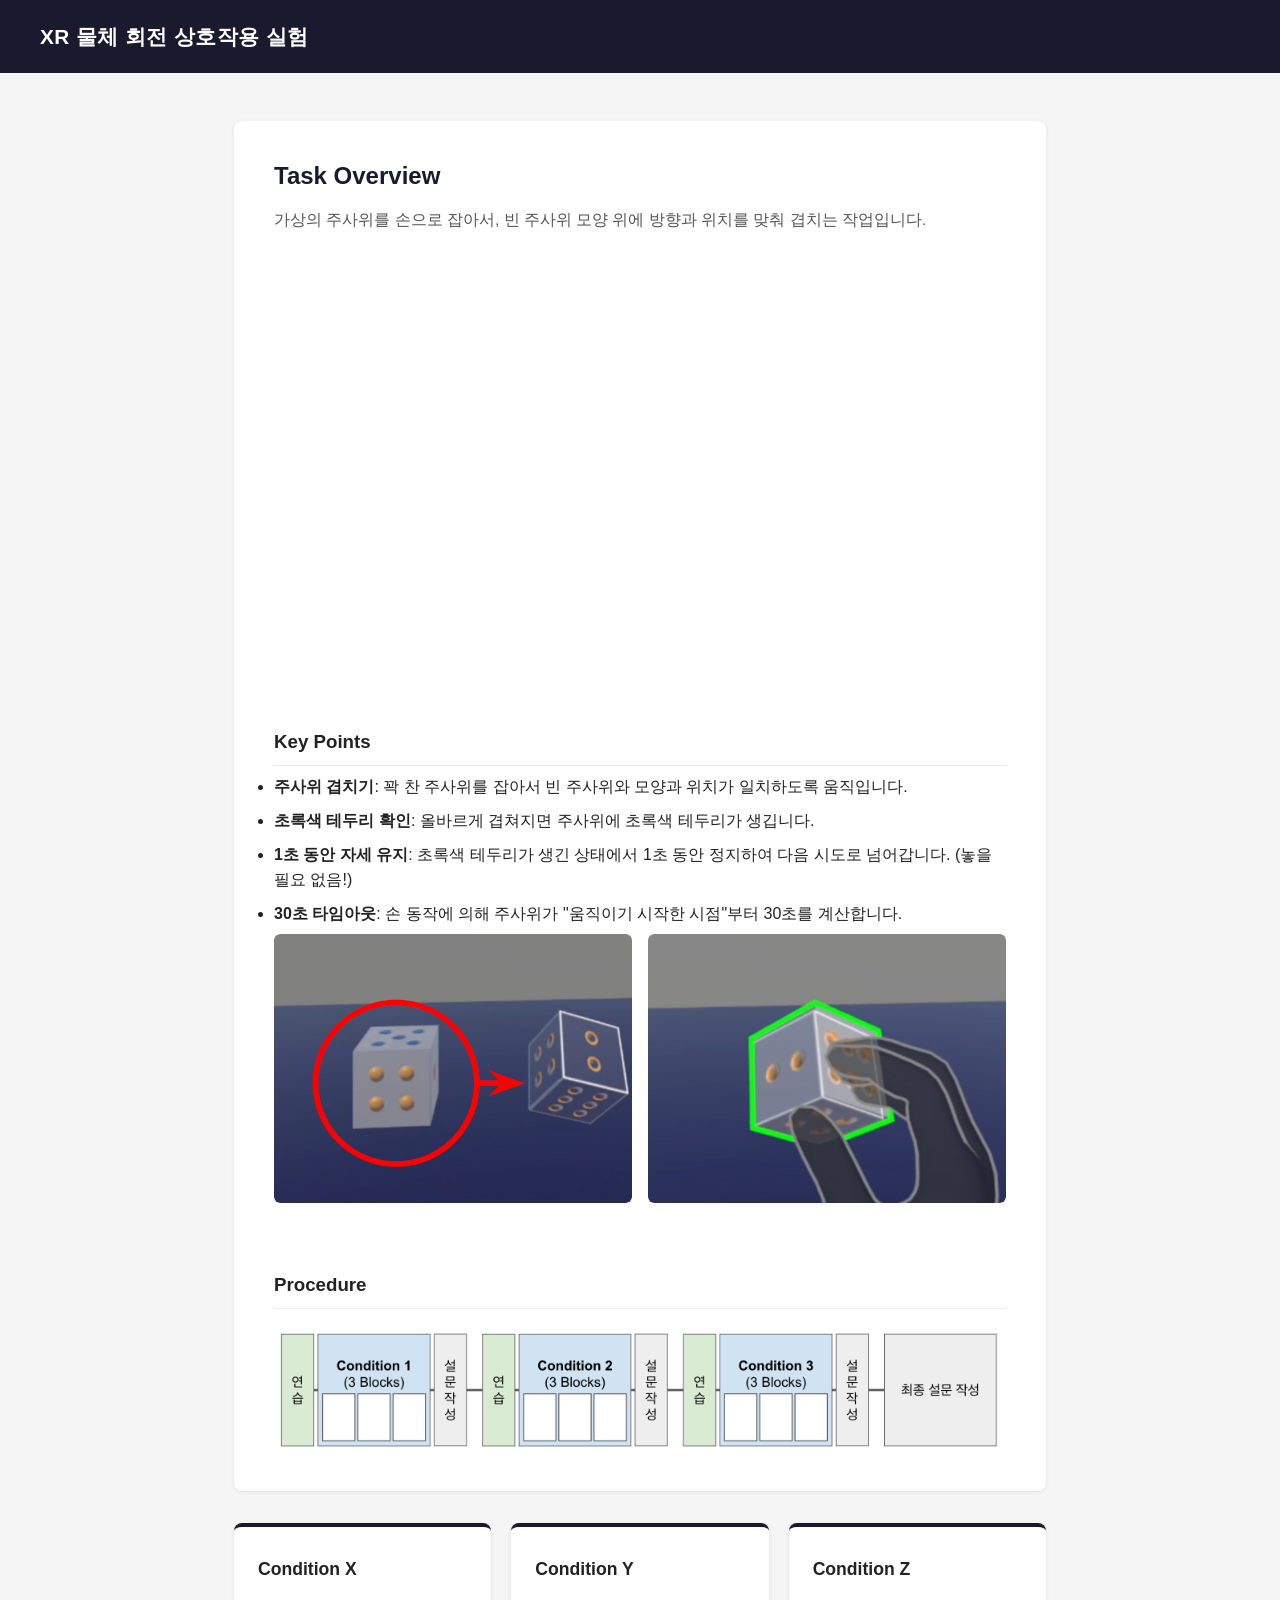
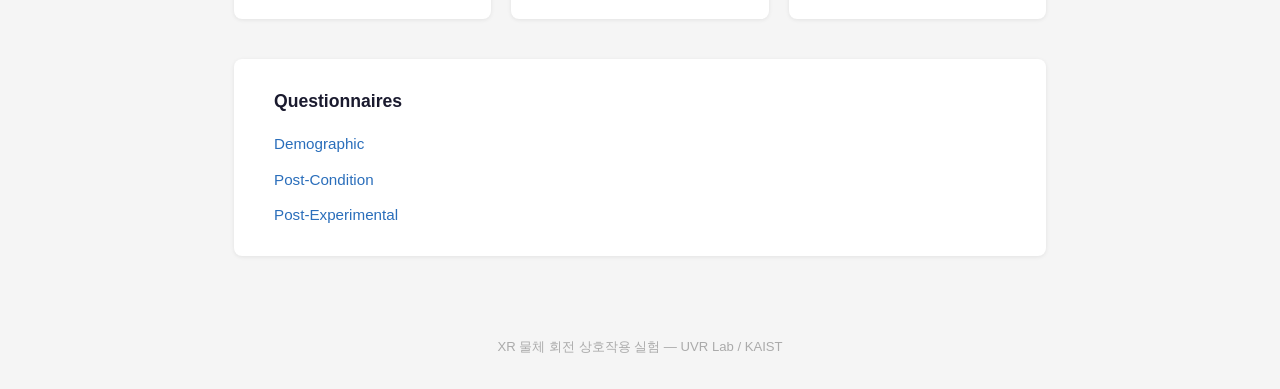
==== index.html @ fb1797ae "condition x images." ====
<!DOCTYPE html>
<html lang="en">
<head>
  <meta charset="UTF-8" />
  <meta name="viewport" content="width=device-width, initial-scale=1.0" />
  <title>Instructions</title>
  <link rel="stylesheet" href="css/style.css" />
</head>
<body>

  <header>
    <h1>XR 물체 회전 상호작용 실험</h1>
  </header>

  <main>
    <div class="intro">
      <h2>Task Overview</h2>
      <p>가상의 주사위를 손으로 잡아서, 빈 주사위 모양 위에 방향과 위치를 맞춰 겹치는 작업입니다.</p>
      <div class="video-wrapper">
          <iframe src="https://drive.google.com/file/d/1Ap_DE1yxuV53O7Q3ub1uzR-3qdRZRicY/preview" allow="autoplay"></iframe>
      </div>
      <br>
      <br>

      <h3>Key Points</h3>
      <ul>
        <li><b>주사위 겹치기</b>: 꽉 찬 주사위를 잡아서 빈 주사위와 모양과 위치가 일치하도록 움직입니다.</li>
        <li><b>초록색 테두리 확인</b>: 올바르게 겹쳐지면 주사위에 초록색 테두리가 생깁니다.</li>
        <li><b>1초 동안 자세 유지</b>: 초록색 테두리가 생긴 상태에서 1초 동안 정지하여 다음 시도로 넘어갑니다. (놓을 필요 없음!)</li>
        <li><b>30초 타임아웃</b>: 손 동작에 의해 주사위가 "움직이기 시작한 시점"부터 30초를 계산합니다.</li>
      </ul>

      <div class="image-gallery">
      <!-- Replace src with your local image paths, e.g. images/condition-o-1.png -->
        <div class="image-placeholder">
          <img src="images/main_1.png" alt="Image 1"
              onerror="this.style.display='none'; this.nextElementSibling.style.display='block';" />
          <span class="label" style="display:none;">images/condition-o-1.png</span>
        </div>
        <div class="image-placeholder">
          <img src="images/main_2.png" alt="Image 2"
              onerror="this.style.display='none'; this.nextElementSibling.style.display='block';" />
          <span class="label" style="display:none;">images/condition-o-2.png</span>
        </div>
      </div>
      <br>
      <br>

      <h3>Procedure</h3>
      <img src="images/procedure.png" alt="procedure" />
    </div>

    <div class="card-grid">
      <a class="card" href="condition-x.html">
        <!-- <div class="tag">Condition</div> -->
        <h3>Condition X</h3>
      </a>
      <a class="card" href="condition-y.html">
        <!-- <div class="tag">Condition</div> -->
        <h3>Condition Y</h3>
      </a>
      <a class="card" href="condition-z.html">
        <!-- <div class="tag">Condition</div> -->
        <h3>Condition Z</h3>
      </a>
    </div>

    <div class="external-links">
      <h2>Questionnaires</h2>
      <ul>
        <li><a href="https://forms.gle/vXYQmPbs2Hkukr2DA" target="_blank" rel="noopener">Demographic</a></li>
        <li><a href="https://forms.gle/jHi5xaspJe6zsZoT9" target="_blank" rel="noopener">Post-Condition</a></li>
        <li><a href="https://forms.gle/G1ioLBs9VRUn2XNd6" target="_blank" rel="noopener">Post-Experimental</a></li>
      </ul>
    </div>
  </main>

  <footer></footer>
  <script src="js/footer.js"></script>

</body>
</html>
---- css/style.css ----
* {
  box-sizing: border-box;
  margin: 0;
  padding: 0;
}

body {
  font-family: -apple-system, BlinkMacSystemFont, "Segoe UI", Roboto, sans-serif;
  background: #f5f5f5;
  color: #222;
  line-height: 1.6;
}

header {
  background: #1a1a2e;
  color: #fff;
  padding: 20px 40px;
  display: flex;
  align-items: center;
  justify-content: space-between;
}

header h1 {
  font-size: 1.3rem;
  font-weight: 600;
  letter-spacing: 0.02em;
}

header a.back-link {
  color: #a8b4d4;
  text-decoration: none;
  font-size: 0.9rem;
}

header a.back-link:hover {
  color: #fff;
}

main {
  max-width: 860px;
  margin: 48px auto;
  padding: 0 24px;
}

/* Index page */
.intro {
  background: #fff;
  border-radius: 8px;
  padding: 36px 40px;
  margin-bottom: 32px;
  box-shadow: 0 1px 4px rgba(0,0,0,0.08);
}

.intro h2 {
  font-size: 1.5rem;
  margin-bottom: 12px;
  color: #1a1a2e;
}

.intro h3 {
  padding-bottom: 8px;
  margin-bottom: 8px;
  border-bottom: 1px solid #eee;
}

.intro p {
  color: #555;
  font-size: 0.97rem;
}

.intro li {
  margin-bottom: 8px;
}

.intro img,
.intro .video-wrapper {
  max-width: 100%;
  display: block;
  margin-top: 16px;
}

.intro img {
  height: auto;
}

.intro .image-placeholder img {
  margin-top: 0;
}

/* Video */
.video-wrapper {
  position: relative;
  width: 100%;
  aspect-ratio: 16 / 9;
  margin-bottom: 16px
}

.video-wrapper iframe {
  position: absolute;
  top: 0;
  left: 0;
  width: 100%;
  height: 100%;
  border: none;
}

.card-grid {
  display: grid;
  grid-template-columns: repeat(auto-fit, minmax(220px, 1fr));
  gap: 20px;
  margin-bottom: 40px;
}

.card {
  background: #fff;
  border-radius: 8px;
  padding: 28px 24px;
  text-decoration: none;
  color: #222;
  box-shadow: 0 1px 4px rgba(0,0,0,0.08);
  border-top: 4px solid #1a1a2e;
  transition: transform 0.15s, box-shadow 0.15s;
}

.card:hover {
  transform: translateY(-3px);
  box-shadow: 0 6px 16px rgba(0,0,0,0.12);
}

.card .tag {
  font-size: 0.75rem;
  font-weight: 700;
  text-transform: uppercase;
  letter-spacing: 0.08em;
  color: #1a1a2e;
  margin-bottom: 8px;
}

.card h3 {
  font-size: 1.1rem;
  margin-bottom: 8px;
}

.card p {
  font-size: 0.88rem;
  color: #666;
}

.external-links {
  background: #fff;
  border-radius: 8px;
  padding: 28px 40px;
  box-shadow: 0 1px 4px rgba(0,0,0,0.08);
}

.external-links h2 {
  font-size: 1.1rem;
  margin-bottom: 16px;
  color: #1a1a2e;
}

.external-links ul {
  list-style: none;
  display: flex;
  flex-direction: column;
  gap: 10px;
}

.external-links ul li a {
  color: #2a6ebb;
  text-decoration: none;
  font-size: 0.95rem;
}

.external-links ul li a:hover {
  text-decoration: underline;
}

/* Condition pages */
.condition-page section {
  background: #fff;
  border-radius: 8px;
  padding: 32px 36px;
  margin-bottom: 28px;
  box-shadow: 0 1px 4px rgba(0,0,0,0.08);
}

.condition-page section h2 {
  font-size: 1.15rem;
  color: #1a1a2e;
  margin-bottom: 16px;
  padding-bottom: 10px;
  border-bottom: 1px solid #eee;
}

.condition-page section h3 {
  font-size: 1.05rem;
  margin-bottom: 8px;
}

.condition-page .instructions p {
  color: #444;
  font-size: 0.97rem;
  margin-bottom: 10px;
}

.condition-page .instructions ol,
.condition-page .instructions ul {
  padding-left: 20px;
  color: #444;
  font-size: 0.97rem;
}

.condition-page .instructions li {
  margin-bottom: 6px;
}

/* Image gallery */
.image-gallery {
  display: grid;
  gap: 16px;
  margin-bottom: 16px;
}

.intro .image-gallery {
  grid-template-columns: repeat(2, 1fr);
}

.condition-page .image-gallery {
  grid-template-columns: repeat(auto-fill, minmax(220px, 1fr));
}

.image-placeholder {
  background: #e8eaf0;
  border-radius: 6px;
  aspect-ratio: 4/3;
  display: flex;
  flex-direction: column;
  align-items: center;
  justify-content: center;
  color: #888;
  font-size: 0.82rem;
  gap: 6px;
  overflow: hidden;
}

.image-placeholder img {
  width: 100%;
  height: 100%;
  object-fit: cover;
  border-radius: 6px;
}

.image-placeholder .label {
  font-size: 0.8rem;
  color: #999;
  text-align: center;
  padding: 6px;
}

/* Video section */
.video-list {
  display: flex;
  flex-direction: column;
  gap: 24px;
}

.video-item {
  display: flex;
  flex-direction: column;
  gap: 8px;
}

.video-item .video-label {
  font-size: 0.88rem;
  font-weight: 600;
  color: #555;
}

.video-item iframe {
  width: 100%;
  max-width: 640px;
  height: 360px;
  border: none;
  border-radius: 6px;
  background: #ddd;
}

footer {
  text-align: center;
  padding: 32px;
  font-size: 0.82rem;
  color: #aaa;
}
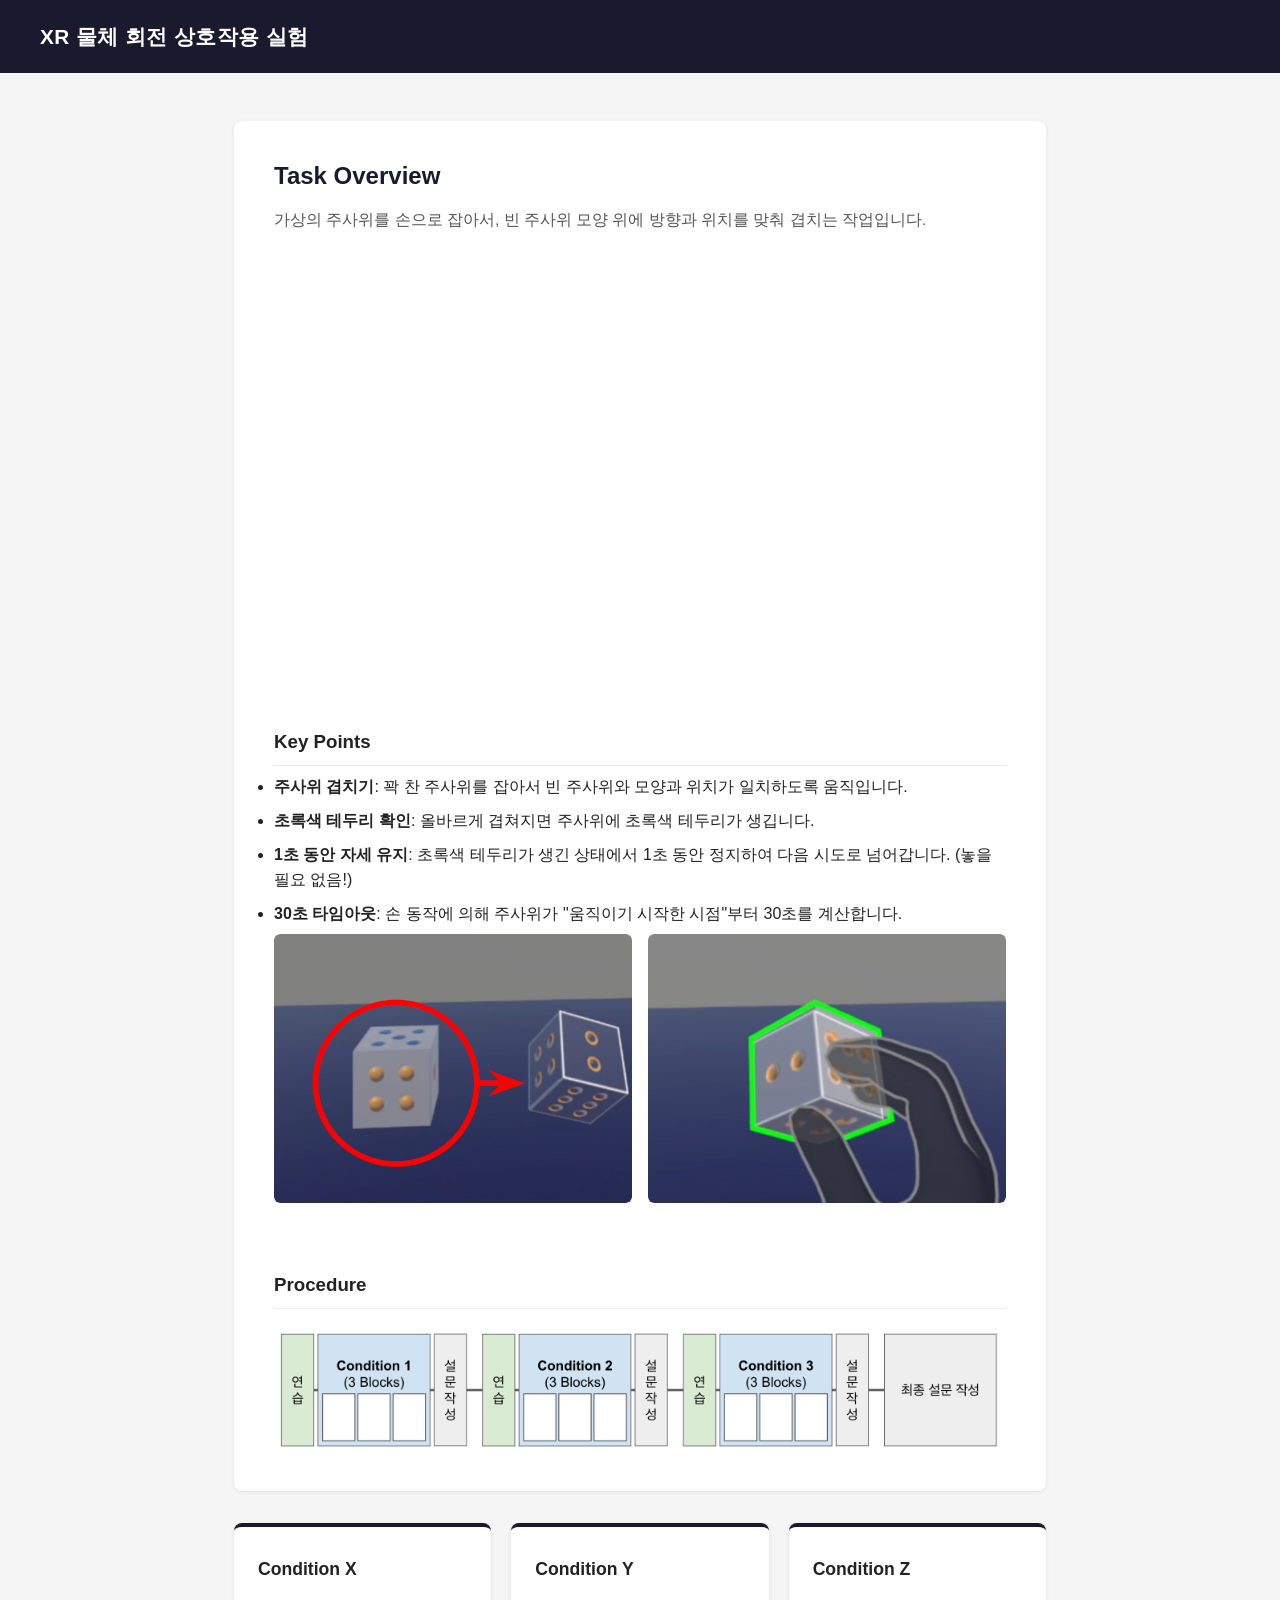
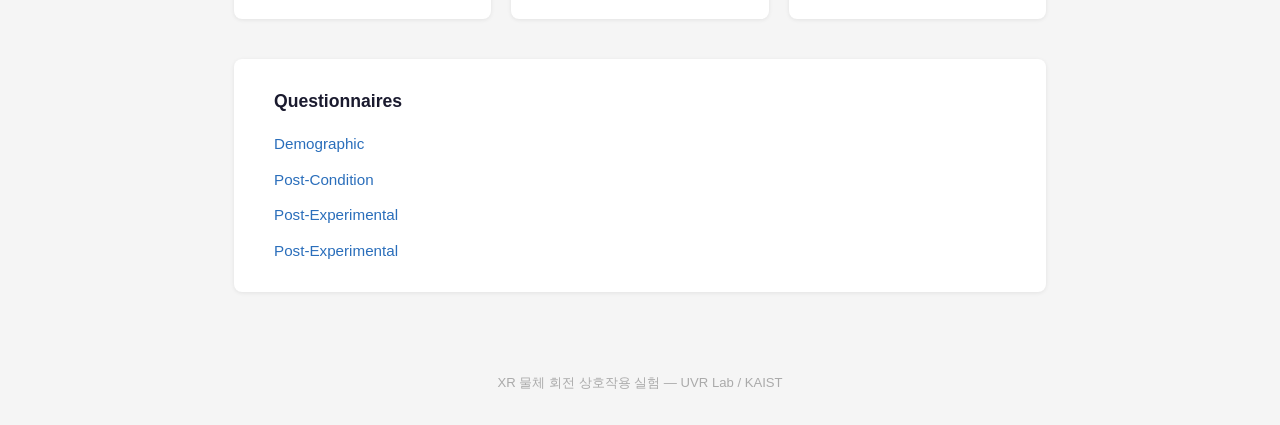
==== commit 3c6d6756: "tlx link." ====
--- a/index.html
+++ b/index.html
@@ -17,7 +17,7 @@
       <h2>Task Overview</h2>
       <p>가상의 주사위를 손으로 잡아서, 빈 주사위 모양 위에 방향과 위치를 맞춰 겹치는 작업입니다.</p>
       <div class="video-wrapper">
-          <iframe src="https://drive.google.com/file/d/1Ap_DE1yxuV53O7Q3ub1uzR-3qdRZRicY/preview" allow="autoplay"></iframe>
+          <iframe src="https://drive.google.com/file/d/113ZLfl4gIYUF78aS5LANeNoGPsBczunu/preview" allow="autoplay"></iframe>
       </div>
       <br>
       <br>
@@ -71,6 +71,7 @@
         <li><a href="https://forms.gle/vXYQmPbs2Hkukr2DA" target="_blank" rel="noopener">Demographic</a></li>
         <li><a href="https://forms.gle/jHi5xaspJe6zsZoT9" target="_blank" rel="noopener">Post-Condition</a></li>
         <li><a href="https://forms.gle/G1ioLBs9VRUn2XNd6" target="_blank" rel="noopener">Post-Experimental</a></li>
+        <li><a href="https://tlx.juyounglee.net/response/" target="_blank" rel="noopener">Post-Experimental</a></li>
       </ul>
     </div>
   </main>
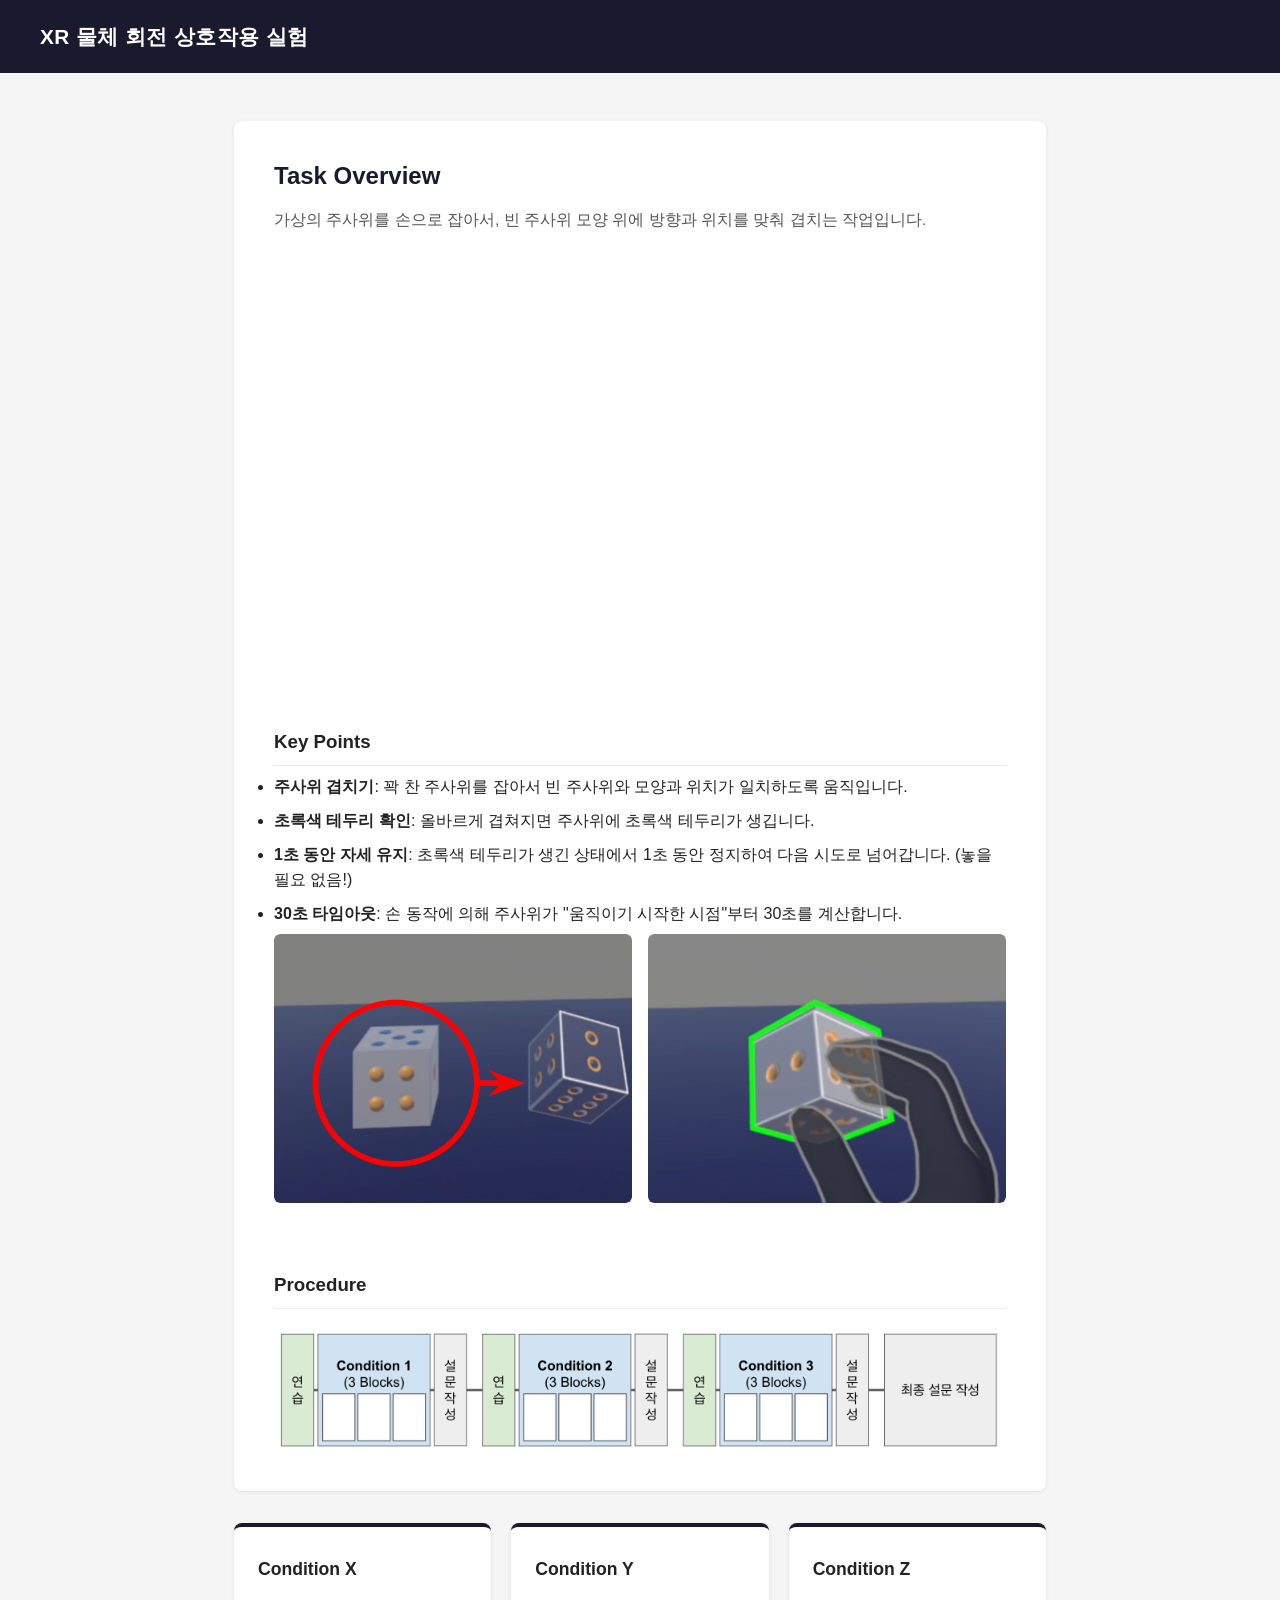
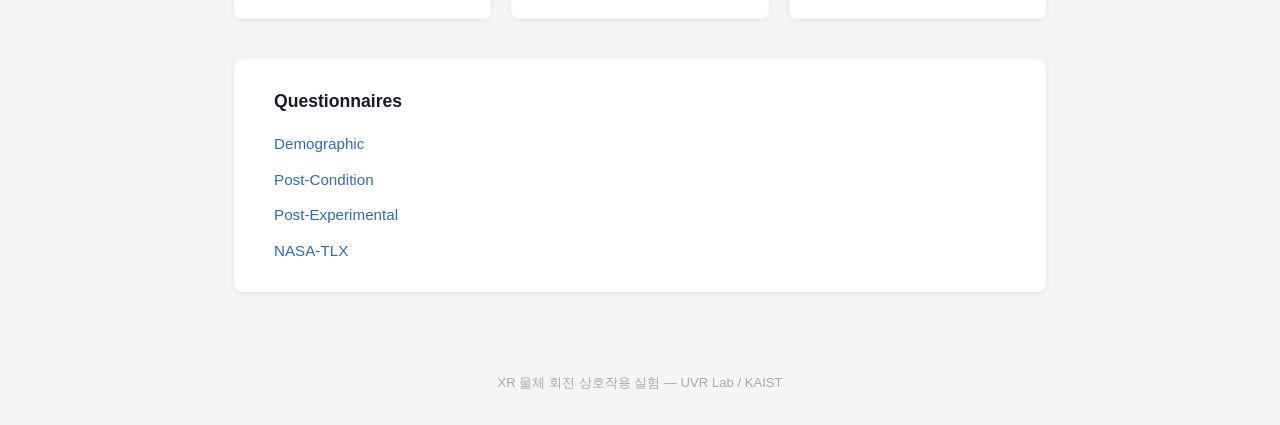
==== commit d3e77d7f: "minor typo." ====
--- a/index.html
+++ b/index.html
@@ -71,7 +71,7 @@
         <li><a href="https://forms.gle/vXYQmPbs2Hkukr2DA" target="_blank" rel="noopener">Demographic</a></li>
         <li><a href="https://forms.gle/jHi5xaspJe6zsZoT9" target="_blank" rel="noopener">Post-Condition</a></li>
         <li><a href="https://forms.gle/G1ioLBs9VRUn2XNd6" target="_blank" rel="noopener">Post-Experimental</a></li>
-        <li><a href="https://tlx.juyounglee.net/response/" target="_blank" rel="noopener">Post-Experimental</a></li>
+        <li><a href="https://tlx.juyounglee.net/response/" target="_blank" rel="noopener">NASA-TLX</a></li>
       </ul>
     </div>
   </main>
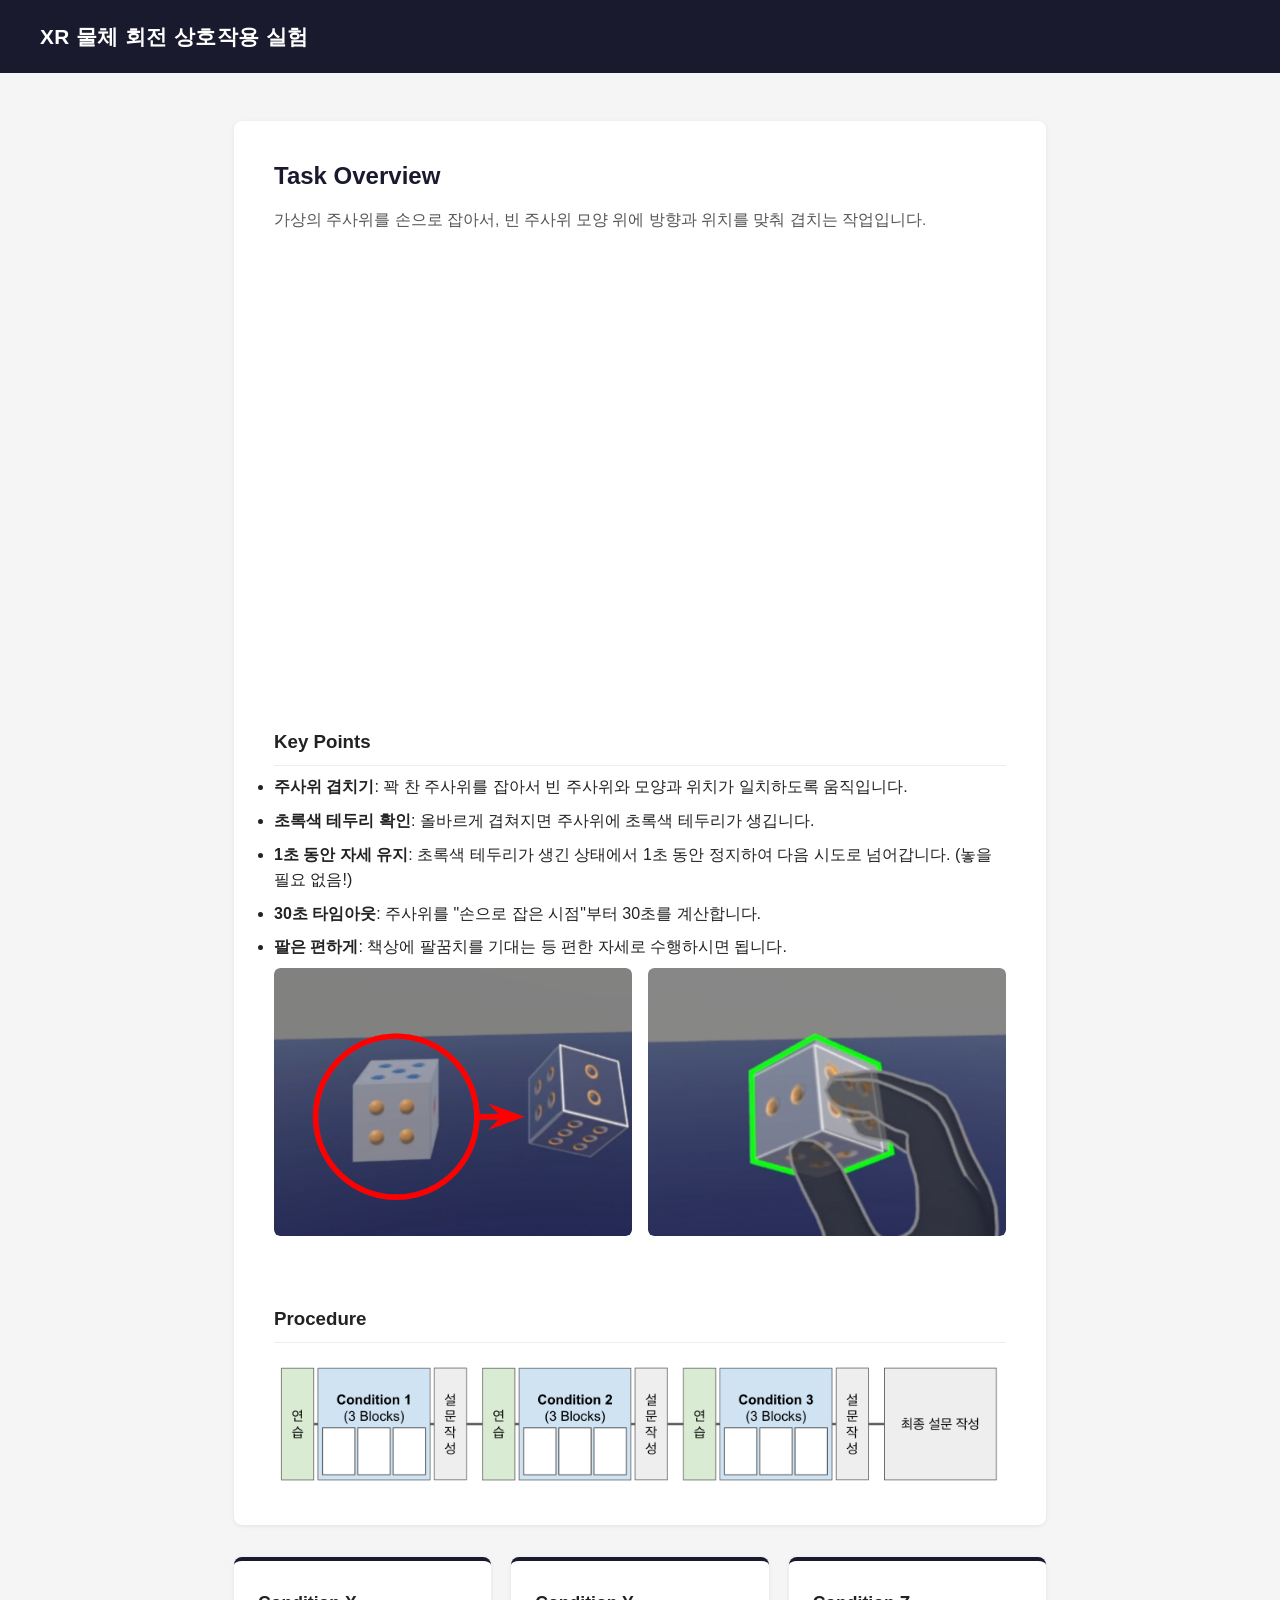
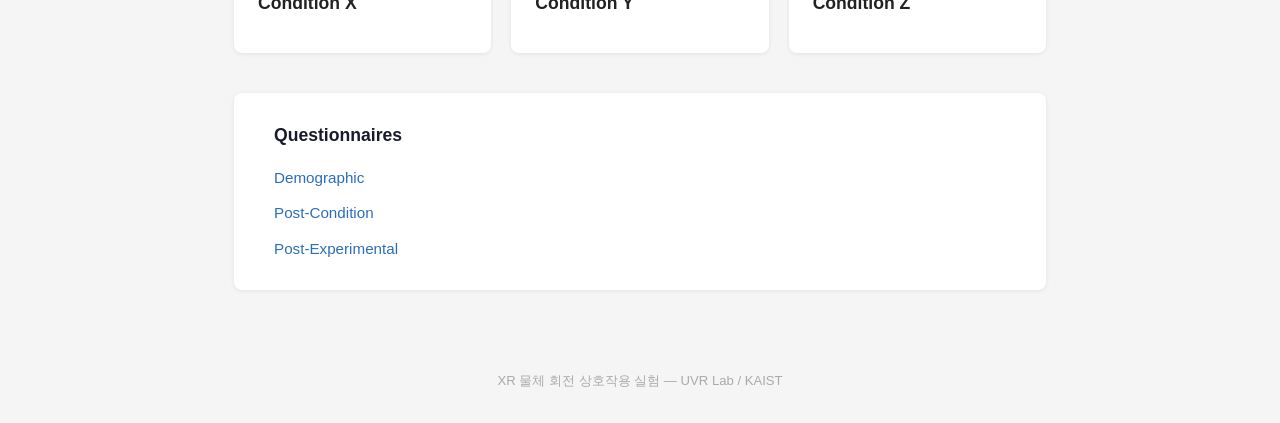
==== commit 2faedace: "added index instruction." ====
--- a/index.html
+++ b/index.html
@@ -17,7 +17,7 @@
       <h2>Task Overview</h2>
       <p>가상의 주사위를 손으로 잡아서, 빈 주사위 모양 위에 방향과 위치를 맞춰 겹치는 작업입니다.</p>
       <div class="video-wrapper">
-          <iframe src="https://drive.google.com/file/d/113ZLfl4gIYUF78aS5LANeNoGPsBczunu/preview" allow="autoplay"></iframe>
+          <iframe src="https://drive.google.com/file/d/1Ap_DE1yxuV53O7Q3ub1uzR-3qdRZRicY/preview" allow="autoplay"></iframe>
       </div>
       <br>
       <br>
@@ -27,7 +27,8 @@
         <li><b>주사위 겹치기</b>: 꽉 찬 주사위를 잡아서 빈 주사위와 모양과 위치가 일치하도록 움직입니다.</li>
         <li><b>초록색 테두리 확인</b>: 올바르게 겹쳐지면 주사위에 초록색 테두리가 생깁니다.</li>
         <li><b>1초 동안 자세 유지</b>: 초록색 테두리가 생긴 상태에서 1초 동안 정지하여 다음 시도로 넘어갑니다. (놓을 필요 없음!)</li>
-        <li><b>30초 타임아웃</b>: 손 동작에 의해 주사위가 "움직이기 시작한 시점"부터 30초를 계산합니다.</li>
+        <li><b>30초 타임아웃</b>: 주사위를 "손으로 잡은 시점"부터 30초를 계산합니다.</li>
+        <li><b>팔은 편하게</b>: 책상에 팔꿈치를 기대는 등 편한 자세로 수행하시면 됩니다.</li>
       </ul>
 
       <div class="image-gallery">
@@ -71,7 +72,6 @@
         <li><a href="https://forms.gle/vXYQmPbs2Hkukr2DA" target="_blank" rel="noopener">Demographic</a></li>
         <li><a href="https://forms.gle/jHi5xaspJe6zsZoT9" target="_blank" rel="noopener">Post-Condition</a></li>
         <li><a href="https://forms.gle/G1ioLBs9VRUn2XNd6" target="_blank" rel="noopener">Post-Experimental</a></li>
-        <li><a href="https://tlx.juyounglee.net/response/" target="_blank" rel="noopener">NASA-TLX</a></li>
       </ul>
     </div>
   </main>
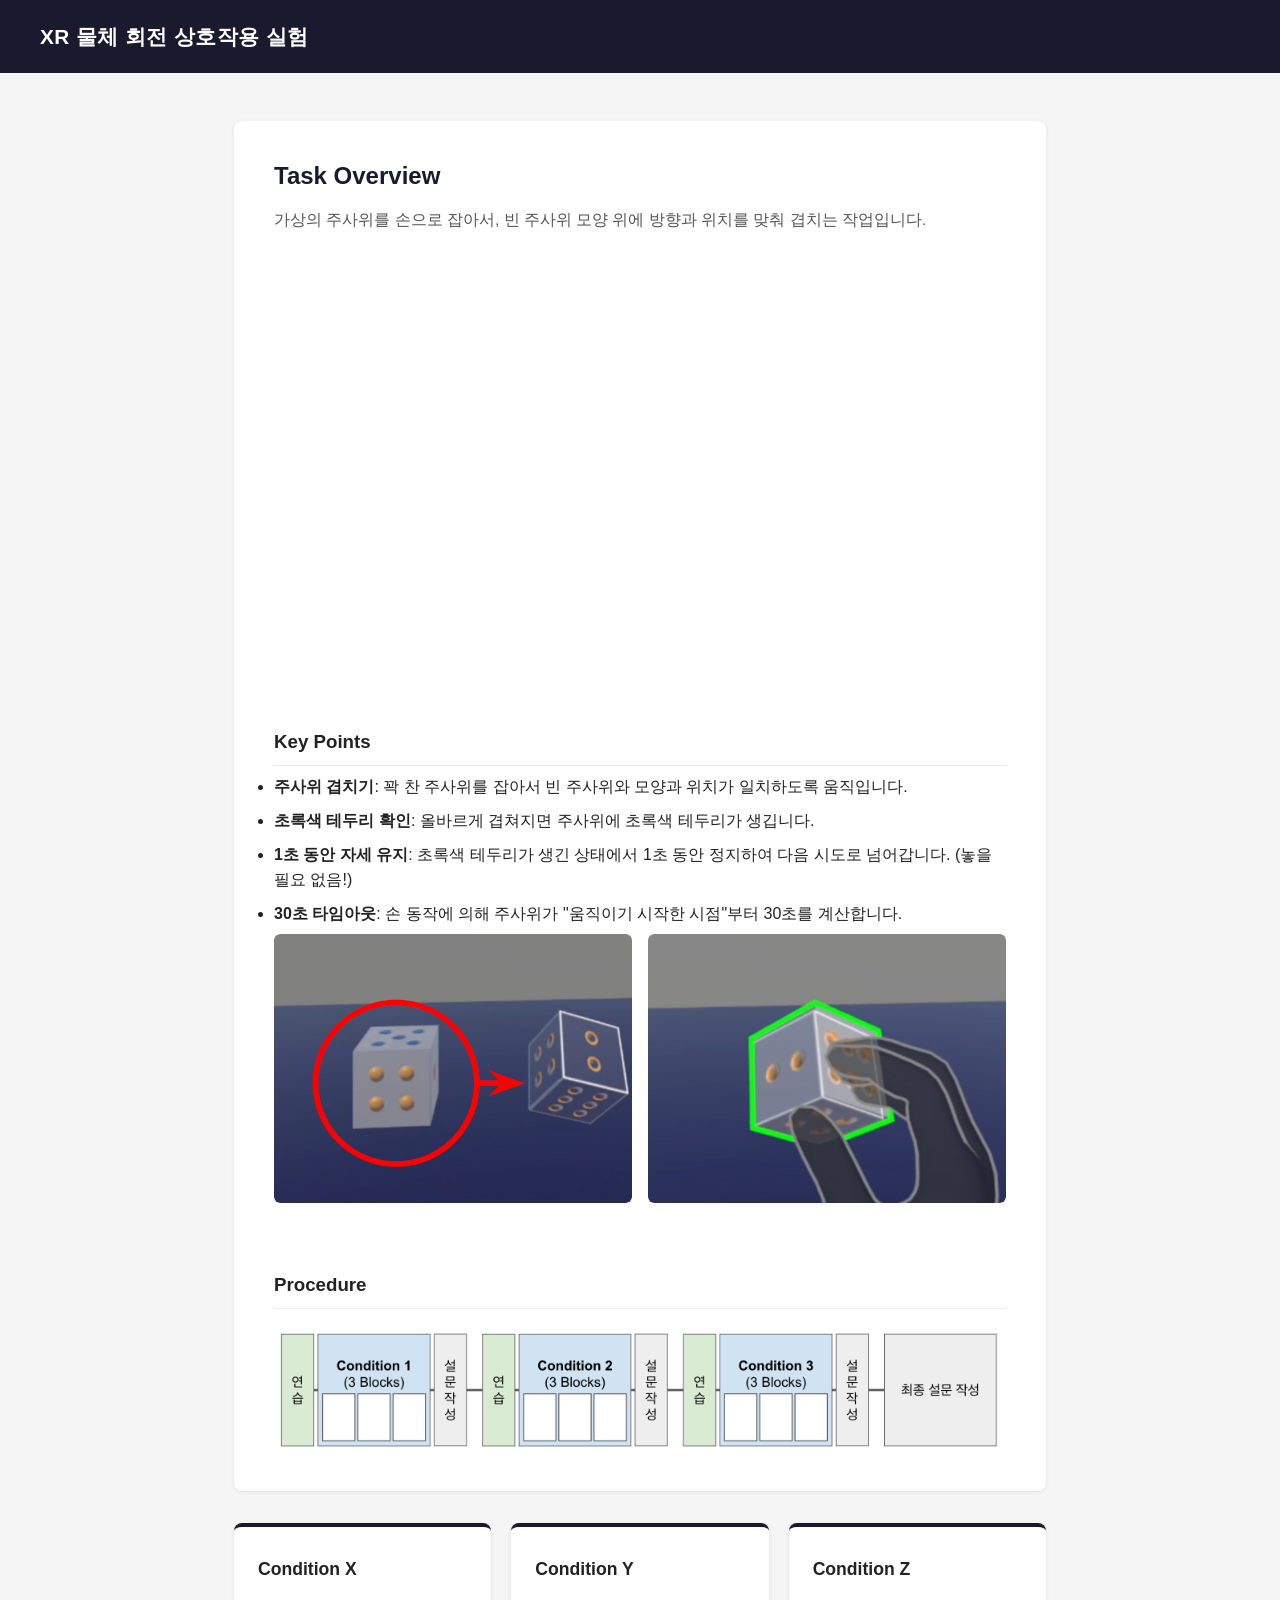
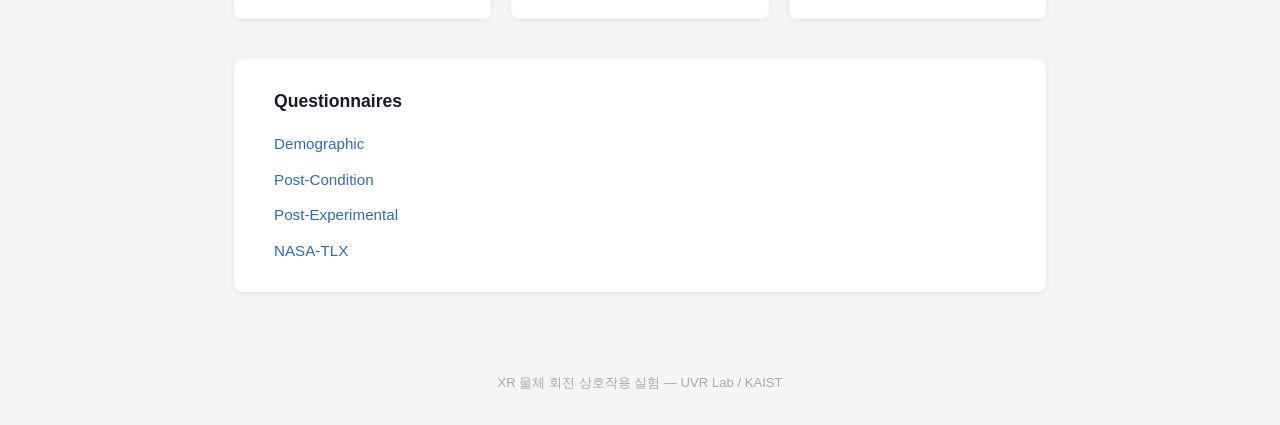
==== commit dcaa2bab: "Merge remote-tracking branch 'origin/main'" ====
--- a/index.html
+++ b/index.html
@@ -17,7 +17,7 @@
       <h2>Task Overview</h2>
       <p>가상의 주사위를 손으로 잡아서, 빈 주사위 모양 위에 방향과 위치를 맞춰 겹치는 작업입니다.</p>
       <div class="video-wrapper">
-          <iframe src="https://drive.google.com/file/d/1Ap_DE1yxuV53O7Q3ub1uzR-3qdRZRicY/preview" allow="autoplay"></iframe>
+          <iframe src="https://drive.google.com/file/d/113ZLfl4gIYUF78aS5LANeNoGPsBczunu/preview" allow="autoplay"></iframe>
       </div>
       <br>
       <br>
@@ -27,8 +27,7 @@
         <li><b>주사위 겹치기</b>: 꽉 찬 주사위를 잡아서 빈 주사위와 모양과 위치가 일치하도록 움직입니다.</li>
         <li><b>초록색 테두리 확인</b>: 올바르게 겹쳐지면 주사위에 초록색 테두리가 생깁니다.</li>
         <li><b>1초 동안 자세 유지</b>: 초록색 테두리가 생긴 상태에서 1초 동안 정지하여 다음 시도로 넘어갑니다. (놓을 필요 없음!)</li>
-        <li><b>30초 타임아웃</b>: 주사위를 "손으로 잡은 시점"부터 30초를 계산합니다.</li>
-        <li><b>팔은 편하게</b>: 책상에 팔꿈치를 기대는 등 편한 자세로 수행하시면 됩니다.</li>
+        <li><b>30초 타임아웃</b>: 손 동작에 의해 주사위가 "움직이기 시작한 시점"부터 30초를 계산합니다.</li>
       </ul>
 
       <div class="image-gallery">
@@ -72,6 +71,7 @@
         <li><a href="https://forms.gle/vXYQmPbs2Hkukr2DA" target="_blank" rel="noopener">Demographic</a></li>
         <li><a href="https://forms.gle/jHi5xaspJe6zsZoT9" target="_blank" rel="noopener">Post-Condition</a></li>
         <li><a href="https://forms.gle/G1ioLBs9VRUn2XNd6" target="_blank" rel="noopener">Post-Experimental</a></li>
+        <li><a href="https://tlx.juyounglee.net/response/" target="_blank" rel="noopener">NASA-TLX</a></li>
       </ul>
     </div>
   </main>
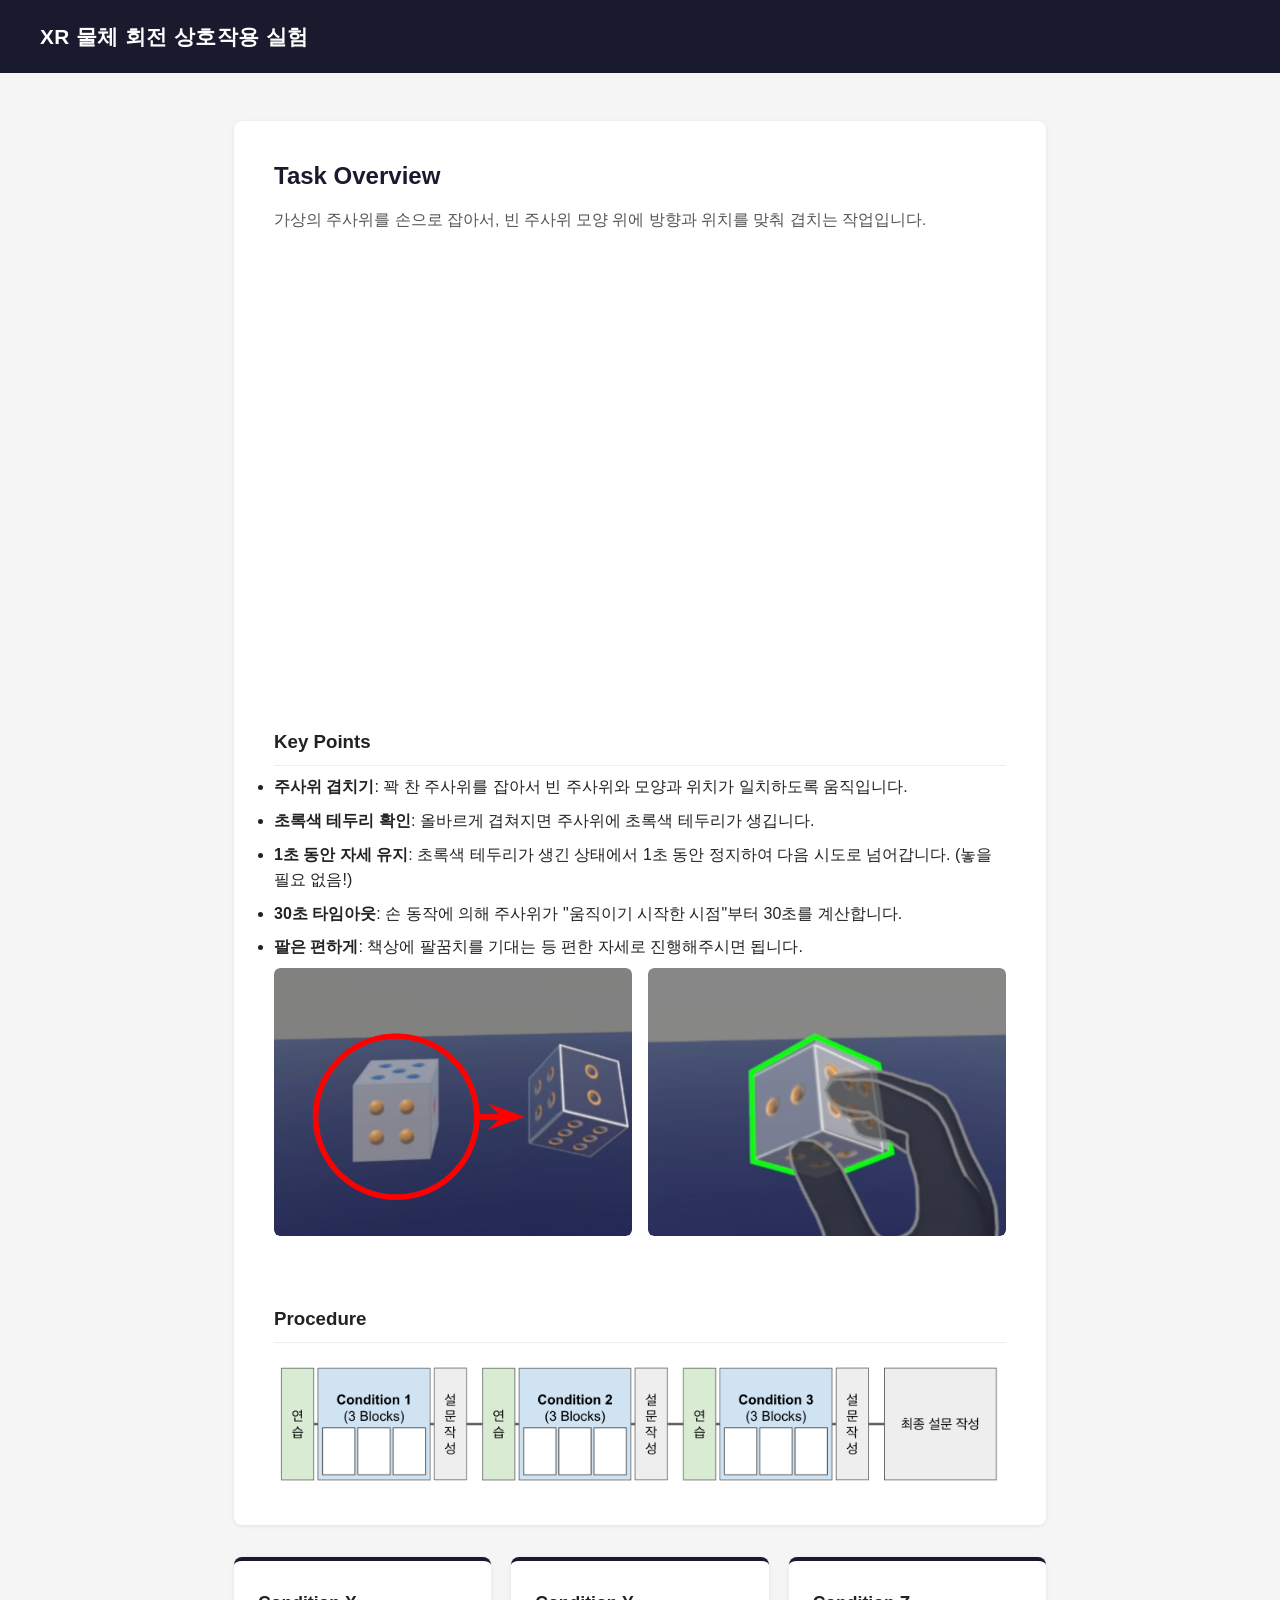
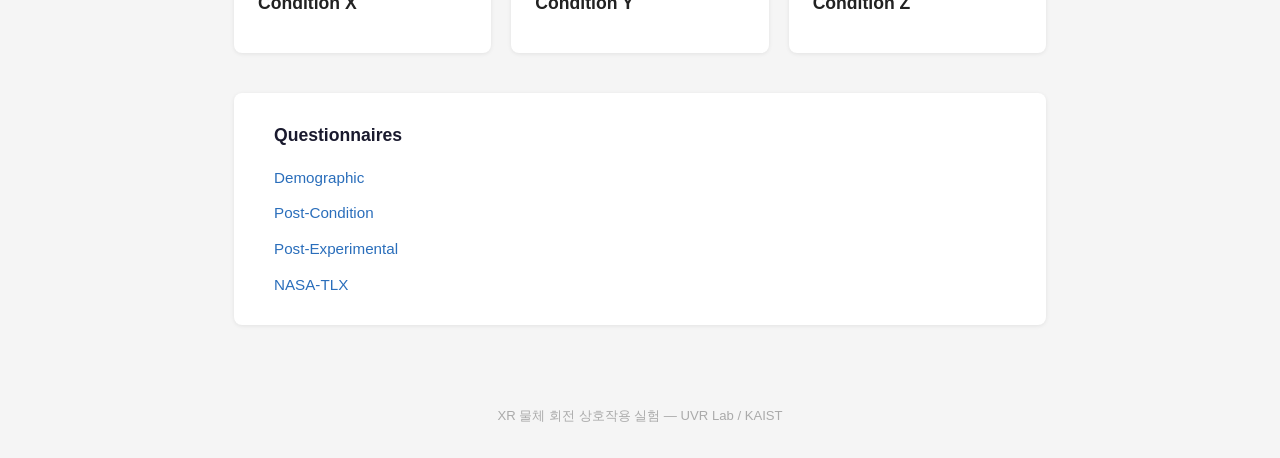
==== commit 6d77f1e4: "added index instruction." ====
--- a/index.html
+++ b/index.html
@@ -28,6 +28,7 @@
         <li><b>초록색 테두리 확인</b>: 올바르게 겹쳐지면 주사위에 초록색 테두리가 생깁니다.</li>
         <li><b>1초 동안 자세 유지</b>: 초록색 테두리가 생긴 상태에서 1초 동안 정지하여 다음 시도로 넘어갑니다. (놓을 필요 없음!)</li>
         <li><b>30초 타임아웃</b>: 손 동작에 의해 주사위가 "움직이기 시작한 시점"부터 30초를 계산합니다.</li>
+        <li><b>팔은 편하게</b>: 책상에 팔꿈치를 기대는 등 편한 자세로 진행해주시면 됩니다.</li>
       </ul>
 
       <div class="image-gallery">
